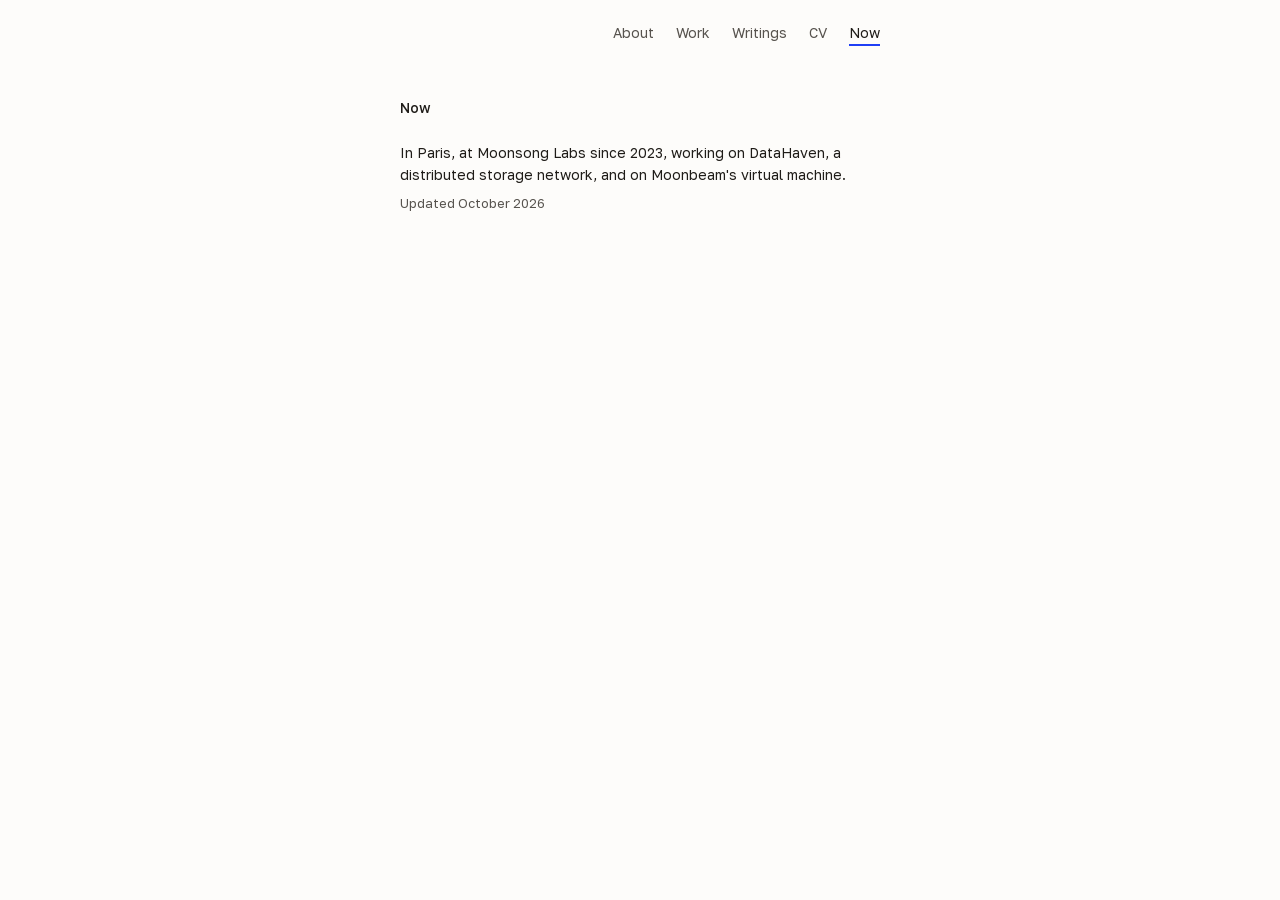
==== now.html @ 5045020e "Redesign the site and add Selected work figures Split the single page into About, Work, Writings and" ====
<!doctype html>
<html lang="en">
<head>
    <meta charset="utf-8">
    <meta name="viewport" content="width=device-width, initial-scale=1">
    <title>Now · Ahmad Kaouk</title>
    <meta name="description" content="What Ahmad Kaouk is working on now.">
    <meta name="color-scheme" content="light">
    <meta name="theme-color" content="#fdfcfa">
    <link rel="canonical" href="https://ahmadkaouk.com/now">

    <meta property="og:type" content="website">
    <meta property="og:title" content="Now · Ahmad Kaouk">
    <meta property="og:url" content="https://ahmadkaouk.com/now">
    <meta name="twitter:card" content="summary">

    <link rel="icon" href="/assets/avatar.jpg" type="image/jpeg">
    <link rel="apple-touch-icon" href="/assets/avatar.jpg">
    <link rel="preload" href="/assets/fonts/golos-text-variable.woff2" as="font" type="font/woff2" crossorigin>
    <link rel="preload" href="/assets/fonts/newsreader-variable.woff2" as="font" type="font/woff2" crossorigin>
    <link rel="stylesheet" href="style.css">
    <script src="viz.js" defer></script>
</head>
<body>
    <header class="top">
        <div class="top-inner">
            <nav class="nav" aria-label="Sections">
                <a href="./">About</a>
                <a href="work.html">Work</a>
                <a href="writings.html">Writings</a>
                <a href="/assets/ahmad-kaouk-cv.pdf">CV</a>
                <a href="now.html" aria-current="page">Now</a>
            </nav>
        </div>
    </header>

    <main class="page">
        <h1 class="page-title">Now</h1>

        <section class="now" aria-label="Now">
            <p>In Paris, at Moonsong Labs since 2023, working on DataHaven, a distributed storage network, and on Moonbeam's virtual machine.</p>
            <p class="facts">Updated October 2026</p>
        </section>
    </main>
</body>
</html>
---- style.css ----
@font-face {
    font-family: "Golos Text";
    font-style: normal;
    font-weight: 400 900;
    font-display: swap;
    src: url("/assets/fonts/golos-text-variable.woff2") format("woff2");
}

@font-face {
    font-family: "Newsreader";
    font-style: normal;
    font-weight: 400 600;
    font-display: swap;
    src: url("/assets/fonts/newsreader-variable.woff2") format("woff2");
}

@font-face {
    font-family: "Newsreader";
    font-style: italic;
    font-weight: 400 600;
    font-display: swap;
    src: url("/assets/fonts/newsreader-italic-variable.woff2") format("woff2");
}

:root {
    --sans: "Golos Text", ui-sans-serif, system-ui, sans-serif;
    --serif: "Newsreader", ui-serif, Georgia, serif;
    --bg: #fdfcfa;
    --ink: #1f1c18;
    --text: #2b2723;
    --body: #57534e;
    --dim: #57534e;
    --line: #d6d1c8;
    --mid: #a39d93;
    --leader: #e7e3db;
    --card: #f4f2ed;
    --accent: #1f3ff5;
    --small: 13px;
    color-scheme: light;
}

* { box-sizing: border-box; }
h1, h2, h3, p, ul, figure { margin: 0; padding: 0; font-size: inherit; font-weight: inherit; }
ul { list-style: none; }

html { background: var(--bg); scroll-behavior: smooth; }
section[id], article[id] { scroll-margin-top: 64px; }
body {
    margin: 0;
    background: var(--bg);
    color: var(--text);
    font: 400 14px/1.6 var(--sans);
}

a {
    color: inherit;
    text-decoration: underline;
    text-decoration-color: var(--line);
    text-decoration-thickness: 1px;
    text-underline-offset: 3px;
    transition: color 150ms, text-decoration-color 150ms;
}
a:hover { color: var(--ink); text-decoration-color: var(--accent); }
:focus-visible { outline: 2px solid var(--accent); outline-offset: 2px; }
::selection { background: #d6ddff; color: var(--ink); }

/* Top bar: section links, aligned right */
.top {
    position: sticky;
    top: 0;
    z-index: 2;
    background: color-mix(in srgb, var(--bg) 90%, transparent);
    -webkit-backdrop-filter: blur(10px);
    backdrop-filter: blur(10px);
}
.top-inner {
    display: flex;
    justify-content: flex-end;
    width: min(480px, 100% - 40px);
    margin-inline: auto;
    padding: 22px 0 14px;
}
.nav { display: flex; gap: 22px; }
.nav a { color: var(--dim); text-decoration: none; }
.nav a:hover { color: var(--ink); }
.nav a[aria-current] {
    color: var(--ink);
    text-decoration: underline;
    text-decoration-color: var(--accent);
    text-decoration-thickness: 1.5px;
    text-underline-offset: 6px;
}

/* One centered column of content */
.page {
    width: min(480px, 100% - 40px);
    margin-inline: auto;
    padding-top: 40px;
    padding-bottom: 96px;
    --bleed: max(20px, (100vw - 480px) / 2);
}

.sr-only {
    position: absolute;
    width: 1px;
    height: 1px;
    overflow: hidden;
    clip-path: inset(50%);
    white-space: nowrap;
}

/* Contact links in the intro: a firmer underline in the accent */
.lead a { text-decoration-color: var(--accent); text-decoration-thickness: 2px; }
.lead a:hover { color: var(--accent); }

/* Text: reading paragraphs are set in the serif, everything else stays in the sans */
.lead p, .piece-text p, .now p:not(.facts) {
    font-family: var(--serif);
    font-size: 16px;
    line-height: 1.6;
    color: var(--ink);
}
.lead p + p { margin-top: 14px; }
.lead p, .piece-text p, .now p, .jobs p:not(.facts) { text-wrap: pretty; }
.ink { color: var(--ink); }

/* Lists */
h2 { margin: 72px 0 14px; color: var(--ink); font-size: inherit; font-weight: 500; line-height: 1.4; text-wrap: balance; }
.entries { line-height: 1.45; }
.entries li + li { margin-top: 14px; }
.writings .sub { display: block; margin-top: 2px; font-size: var(--small); color: var(--dim); }
.now p { max-width: 60ch; }
.now .facts { margin-top: 6px; font-size: var(--small); color: var(--dim); }
.line { display: flex; justify-content: space-between; align-items: baseline; gap: 16px; }
.name { color: var(--ink); }
.meta { color: var(--dim); font-size: var(--small); white-space: nowrap; font-variant-numeric: tabular-nums; }
.meta a { text-decoration-color: var(--line); }

/* Work: the pieces sit in one row that scrolls sideways and runs out to the right edge of the window */
.pieces {
    display: flex;
    gap: 16px;
    margin-right: calc(-1 * var(--bleed));
    padding-right: var(--bleed);
    overflow-x: auto;
    overscroll-behavior-x: contain;
    scroll-snap-type: x mandatory;
    scrollbar-width: none;
}
.pieces::-webkit-scrollbar { display: none; }
.pieces:focus-visible { outline-offset: 4px; }
.piece { flex: 0 0 min(400px, 86%); scroll-snap-align: start; }
/* A piece that needs more room for its figure. Sized from the viewport, since the row runs past the column:
   at most 640px, and always leaving about 56px of the next piece in view */
.piece.wide { flex-basis: min(640px, 100vw - 76px, 50vw + 184px); }
.scroller-nav { display: flex; justify-content: flex-end; gap: 8px; margin-top: 12px; }
.scroller-nav button {
    width: 30px;
    height: 30px;
    border: 1px solid var(--line);
    background: var(--bg);
    color: var(--ink);
    font: inherit;
    cursor: pointer;
    transition: border-color 150ms, opacity 150ms;
}
.scroller-nav button:hover { border-color: var(--ink); }
.scroller-nav button:disabled { opacity: 0.35; cursor: default; border-color: var(--line); }
.piece { display: flex; flex-direction: column; background: var(--card); overflow: hidden; }
.piece canvas { display: block; width: 100%; aspect-ratio: 4 / 3; min-height: 260px; cursor: pointer; touch-action: manipulation; }
.piece canvas[data-drag] { touch-action: pan-y; }
.piece.wide canvas { aspect-ratio: 16 / 10; min-height: 360px; }
.piece canvas:focus-visible { outline-offset: -3px; }
.piece-text { padding: 2px 20px 20px; line-height: 1.45; }
.piece h3 { color: var(--ink); font-weight: 500; }
.piece .meta { white-space: normal; }
.piece p { margin-top: 8px; }
.piece .line { flex-direction: column; gap: 0; }

/* Work page: three plain sections. Each job is a line (company and role, years on the right), a short
   paragraph and its tools; open source and papers are one line each, cut short with an ellipsis if needed */
.page-title { color: var(--ink); font-weight: 500; line-height: 1.4; }
.page-title + section h2 { margin-top: 32px; }
.page-title + .entries, .page-title + .now { margin-top: 24px; }
.jobs > li + li { margin-top: 28px; }
.jobs p { margin-top: 4px; color: var(--ink); line-height: 1.6; text-wrap: pretty; }
.jobs .facts { margin-top: 4px; font-size: var(--small); color: var(--dim); }
.rows li + li { margin-top: 10px; }
.rows .name { min-width: 0; overflow: hidden; text-overflow: ellipsis; white-space: nowrap; }
.dim { color: var(--dim); }


@media (max-width: 480px) {
    .top-inner { padding: 16px 0 12px; }
    .nav { gap: 18px; }
    .page { padding-top: 32px; }
    .meta { white-space: normal; text-align: right; }
    .entries .line { flex-wrap: wrap; row-gap: 0; }
    .entries .meta { flex-basis: 100%; text-align: left; }
    .rows .name { white-space: normal; }
    .rows .line, .jobs .line { flex-wrap: wrap; row-gap: 0; }
    .rows .meta, .jobs .meta { flex-basis: 100%; text-align: left; }
}

@media (prefers-reduced-motion: reduce) {
    html { scroll-behavior: auto; }
    a { transition: none; }
}

/* Experiment: Golos only. Delete this block to bring Newsreader back */
:root { --serif: var(--sans); }
.lead p, .piece-text p, .now p:not(.facts) { font-size: 14px; }
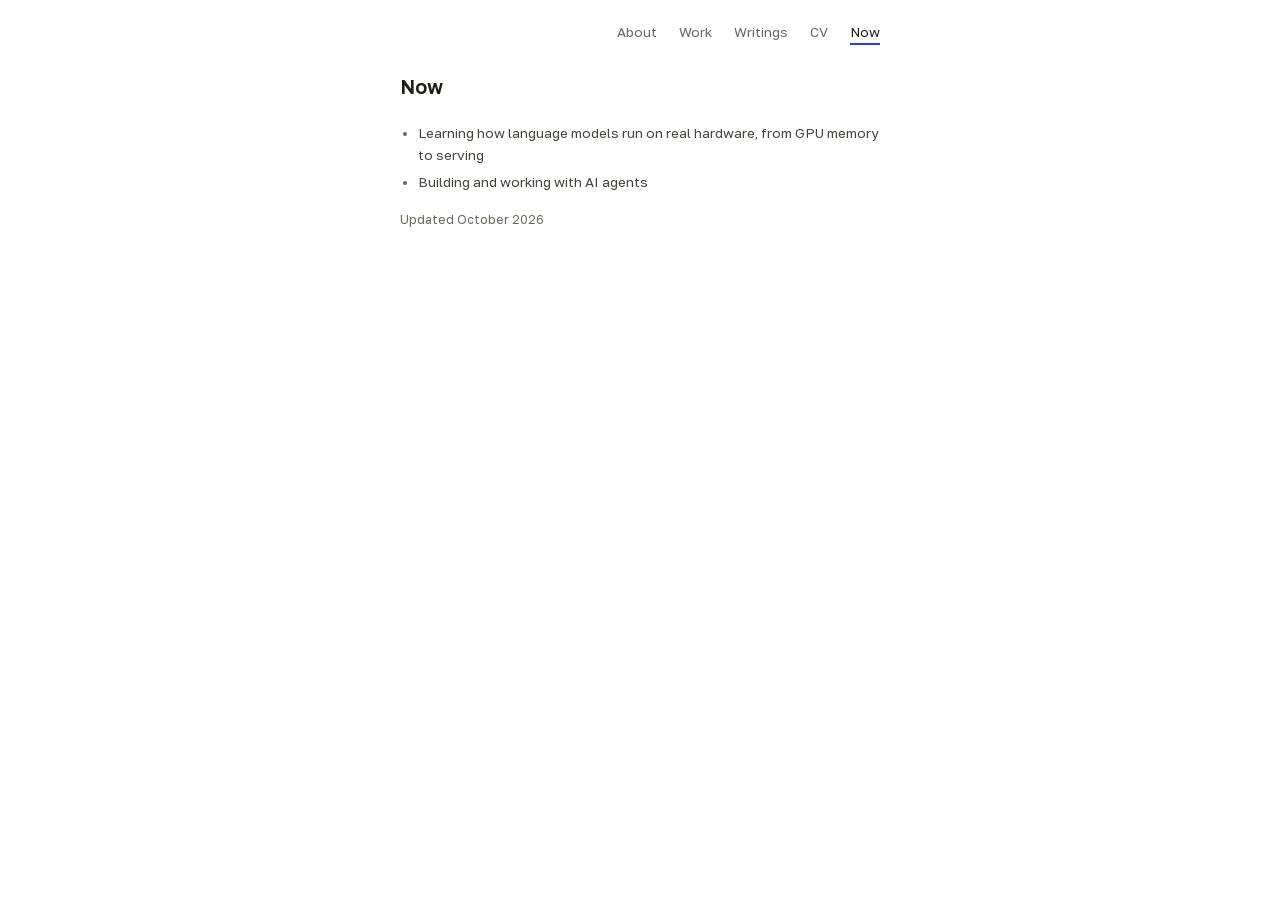
==== commit d3a3712f: "Refresh the Now page, update the CV and use a white background Co-Authored-By: Claude Opus 5.5 <nore" ====
--- a/now.html
+++ b/now.html
@@ -6,7 +6,7 @@
     <title>Now · Ahmad Kaouk</title>
     <meta name="description" content="What Ahmad Kaouk is working on now.">
     <meta name="color-scheme" content="light">
-    <meta name="theme-color" content="#fdfcfa">
+    <meta name="theme-color" content="#ffffff">
     <link rel="canonical" href="https://ahmadkaouk.com/now">
 
     <meta property="og:type" content="website">
@@ -14,12 +14,10 @@
     <meta property="og:url" content="https://ahmadkaouk.com/now">
     <meta name="twitter:card" content="summary">
 
-    <link rel="icon" href="/assets/avatar.jpg" type="image/jpeg">
-    <link rel="apple-touch-icon" href="/assets/avatar.jpg">
     <link rel="preload" href="/assets/fonts/golos-text-variable.woff2" as="font" type="font/woff2" crossorigin>
-    <link rel="preload" href="/assets/fonts/newsreader-variable.woff2" as="font" type="font/woff2" crossorigin>
     <link rel="stylesheet" href="style.css">
     <script src="viz.js" defer></script>
+    <script src="https://cloud.umami.is/script.js" data-website-id="b6c5f978-f333-42b8-95bb-e8717bc152d0" data-domains="ahmadkaouk.com" defer></script>
 </head>
 <body>
     <header class="top">
@@ -28,7 +26,7 @@
                 <a href="./">About</a>
                 <a href="work.html">Work</a>
                 <a href="writings.html">Writings</a>
-                <a href="/assets/ahmad-kaouk-cv.pdf">CV</a>
+                <a href="/assets/ahmad-kaouk-cv.pdf" data-umami-event="cv">CV</a>
                 <a href="now.html" aria-current="page">Now</a>
             </nav>
         </div>
@@ -38,7 +36,10 @@
         <h1 class="page-title">Now</h1>
 
         <section class="now" aria-label="Now">
-            <p>In Paris, at Moonsong Labs since 2023, working on DataHaven, a distributed storage network, and on Moonbeam's virtual machine.</p>
+            <ul>
+                <li>Learning how language models run on real hardware, from GPU memory to serving</li>
+                <li>Building and working with AI agents</li>
+            </ul>
             <p class="facts">Updated October 2026</p>
         </section>
     </main>
--- a/style.css
+++ b/style.css
@@ -6,36 +6,20 @@
     src: url("/assets/fonts/golos-text-variable.woff2") format("woff2");
 }
 
-@font-face {
-    font-family: "Newsreader";
-    font-style: normal;
-    font-weight: 400 600;
-    font-display: swap;
-    src: url("/assets/fonts/newsreader-variable.woff2") format("woff2");
-}
-
-@font-face {
-    font-family: "Newsreader";
-    font-style: italic;
-    font-weight: 400 600;
-    font-display: swap;
-    src: url("/assets/fonts/newsreader-italic-variable.woff2") format("woff2");
-}
-
 :root {
     --sans: "Golos Text", ui-sans-serif, system-ui, sans-serif;
-    --serif: "Newsreader", ui-serif, Georgia, serif;
-    --bg: #fdfcfa;
+    --bg: #ffffff;
     --ink: #1f1c18;
     --text: #2b2723;
-    --body: #57534e;
+    --body: #46423c;
     --dim: #57534e;
+    --meta: #6b665f;
     --line: #d6d1c8;
     --mid: #a39d93;
     --leader: #e7e3db;
     --card: #f4f2ed;
     --accent: #1f3ff5;
-    --small: 13px;
+    --small: 12.5px;
     color-scheme: light;
 }
 
@@ -43,13 +27,15 @@
 h1, h2, h3, p, ul, figure { margin: 0; padding: 0; font-size: inherit; font-weight: inherit; }
 ul { list-style: none; }
 
-html { background: var(--bg); scroll-behavior: smooth; }
+/* The work row bleeds out to the window's edge with 100vw, which counts a visible scrollbar: clip the overshoot so the
+   page itself never scrolls sideways */
+html { background: var(--bg); scroll-behavior: smooth; overflow-x: clip; }
 section[id], article[id] { scroll-margin-top: 64px; }
 body {
     margin: 0;
     background: var(--bg);
     color: var(--text);
-    font: 400 14px/1.6 var(--sans);
+    font: 400 13.5px/1.6 var(--sans);
 }
 
 a {
@@ -81,7 +67,7 @@
     padding: 22px 0 14px;
 }
 .nav { display: flex; gap: 22px; }
-.nav a { color: var(--dim); text-decoration: none; }
+.nav a { color: var(--meta); text-decoration: none; }
 .nav a:hover { color: var(--ink); }
 .nav a[aria-current] {
     color: var(--ink);
@@ -95,7 +81,7 @@
 .page {
     width: min(480px, 100% - 40px);
     margin-inline: auto;
-    padding-top: 40px;
+    padding-top: 16px;
     padding-bottom: 96px;
     --bleed: max(20px, (100vw - 480px) / 2);
 }
@@ -113,27 +99,33 @@
 .lead a { text-decoration-color: var(--accent); text-decoration-thickness: 2px; }
 .lead a:hover { color: var(--accent); }
 
-/* Text: reading paragraphs are set in the serif, everything else stays in the sans */
+/* Text: reading paragraphs in the body grey, so titles, names and links in the ink color stand out */
 .lead p, .piece-text p, .now p:not(.facts) {
-    font-family: var(--serif);
-    font-size: 16px;
+    font-size: 13.5px;
     line-height: 1.6;
-    color: var(--ink);
-}
+    color: var(--body);
+}
+.lead p a, .piece-text p a, .jobs p a { color: var(--ink); }
 .lead p + p { margin-top: 14px; }
+.intro + section h2 { margin-top: 28px; }
 .lead p, .piece-text p, .now p, .jobs p:not(.facts) { text-wrap: pretty; }
 .ink { color: var(--ink); }
 
 /* Lists */
-h2 { margin: 72px 0 14px; color: var(--ink); font-size: inherit; font-weight: 500; line-height: 1.4; text-wrap: balance; }
+h2 { margin: 72px 0 14px; color: var(--ink); font-size: 15.5px; font-weight: 600; letter-spacing: -0.005em; line-height: 1.4; text-wrap: balance; }
 .entries { line-height: 1.45; }
 .entries li + li { margin-top: 14px; }
-.writings .sub { display: block; margin-top: 2px; font-size: var(--small); color: var(--dim); }
+.writings .sub { display: block; margin-top: 2px; font-size: var(--small); color: var(--meta); }
 .now p { max-width: 60ch; }
-.now .facts { margin-top: 6px; font-size: var(--small); color: var(--dim); }
+.now ul { max-width: 60ch; padding-left: 18px; list-style: disc; }
+.now li { font-size: 13.5px; line-height: 1.6; color: var(--body); text-wrap: pretty; }
+.now li::marker { color: var(--meta); }
+.now li + li { margin-top: 6px; }
+.now .facts { margin-top: 6px; font-size: var(--small); color: var(--meta); }
+.now ul + .facts { margin-top: 16px; }
 .line { display: flex; justify-content: space-between; align-items: baseline; gap: 16px; }
 .name { color: var(--ink); }
-.meta { color: var(--dim); font-size: var(--small); white-space: nowrap; font-variant-numeric: tabular-nums; }
+.meta { color: var(--meta); font-size: var(--small); white-space: nowrap; font-variant-numeric: tabular-nums; }
 .meta a { text-decoration-color: var(--line); }
 
 /* Work: the pieces sit in one row that scrolls sideways and runs out to the right edge of the window */
@@ -150,9 +142,9 @@
 .pieces::-webkit-scrollbar { display: none; }
 .pieces:focus-visible { outline-offset: 4px; }
 .piece { flex: 0 0 min(400px, 86%); scroll-snap-align: start; }
-/* A piece that needs more room for its figure. Sized from the viewport, since the row runs past the column:
-   at most 640px, and always leaving about 56px of the next piece in view */
-.piece.wide { flex-basis: min(640px, 100vw - 76px, 50vw + 184px); }
+/* A piece that needs more room for its figure: as wide as the text column, and taller than it is wide. Sized from
+   the viewport, since the row runs past the column, so a phone always shows about 40px of the next piece */
+.piece.wide { flex-basis: min(480px, 100vw - 76px); }
 .scroller-nav { display: flex; justify-content: flex-end; gap: 8px; margin-top: 12px; }
 .scroller-nav button {
     width: 30px;
@@ -169,31 +161,34 @@
 .piece { display: flex; flex-direction: column; background: var(--card); overflow: hidden; }
 .piece canvas { display: block; width: 100%; aspect-ratio: 4 / 3; min-height: 260px; cursor: pointer; touch-action: manipulation; }
 .piece canvas[data-drag] { touch-action: pan-y; }
-.piece.wide canvas { aspect-ratio: 16 / 10; min-height: 360px; }
+.piece.wide canvas { aspect-ratio: 1 / 1; min-height: 360px; }
 .piece canvas:focus-visible { outline-offset: -3px; }
-.piece-text { padding: 2px 20px 20px; line-height: 1.45; }
-.piece h3 { color: var(--ink); font-weight: 500; }
-.piece .meta { white-space: normal; }
-.piece p { margin-top: 8px; }
+/* The text lines up with the figure's own 24px margin: a larger title, then a smaller description */
+.piece-text { padding: 0 24px 24px; line-height: 1.45; }
+.piece h3 { color: var(--ink); font-size: 15px; font-weight: 600; letter-spacing: -0.005em; line-height: 1.35; }
+.piece .meta { margin-top: 3px; font-size: 12px; white-space: normal; }
+.piece-text p { margin-top: 10px; font-size: 12.5px; line-height: 1.6; }
 .piece .line { flex-direction: column; gap: 0; }
 
 /* Work page: three plain sections. Each job is a line (company and role, years on the right), a short
    paragraph and its tools; open source and papers are one line each, cut short with an ellipsis if needed */
-.page-title { color: var(--ink); font-weight: 500; line-height: 1.4; }
+.page-title { color: var(--ink); font-size: 19.5px; font-weight: 600; letter-spacing: -0.01em; line-height: 1.3; }
 .page-title + section h2 { margin-top: 32px; }
 .page-title + .entries, .page-title + .now { margin-top: 24px; }
 .jobs > li + li { margin-top: 28px; }
-.jobs p { margin-top: 4px; color: var(--ink); line-height: 1.6; text-wrap: pretty; }
-.jobs .facts { margin-top: 4px; font-size: var(--small); color: var(--dim); }
+.jobs p { margin-top: 4px; color: var(--body); line-height: 1.6; text-wrap: pretty; }
+.jobs .name { font-weight: 600; }
+.jobs .name .dim { font-weight: 400; }
+.jobs .facts { margin-top: 4px; font-size: var(--small); color: var(--meta); }
 .rows li + li { margin-top: 10px; }
 .rows .name { min-width: 0; overflow: hidden; text-overflow: ellipsis; white-space: nowrap; }
-.dim { color: var(--dim); }
+.dim { color: var(--meta); }
 
 
 @media (max-width: 480px) {
     .top-inner { padding: 16px 0 12px; }
     .nav { gap: 18px; }
-    .page { padding-top: 32px; }
+    .page { padding-top: 12px; }
     .meta { white-space: normal; text-align: right; }
     .entries .line { flex-wrap: wrap; row-gap: 0; }
     .entries .meta { flex-basis: 100%; text-align: left; }
@@ -206,7 +201,3 @@
     html { scroll-behavior: auto; }
     a { transition: none; }
 }
-
-/* Experiment: Golos only. Delete this block to bring Newsreader back */
-:root { --serif: var(--sans); }
-.lead p, .piece-text p, .now p:not(.facts) { font-size: 14px; }
